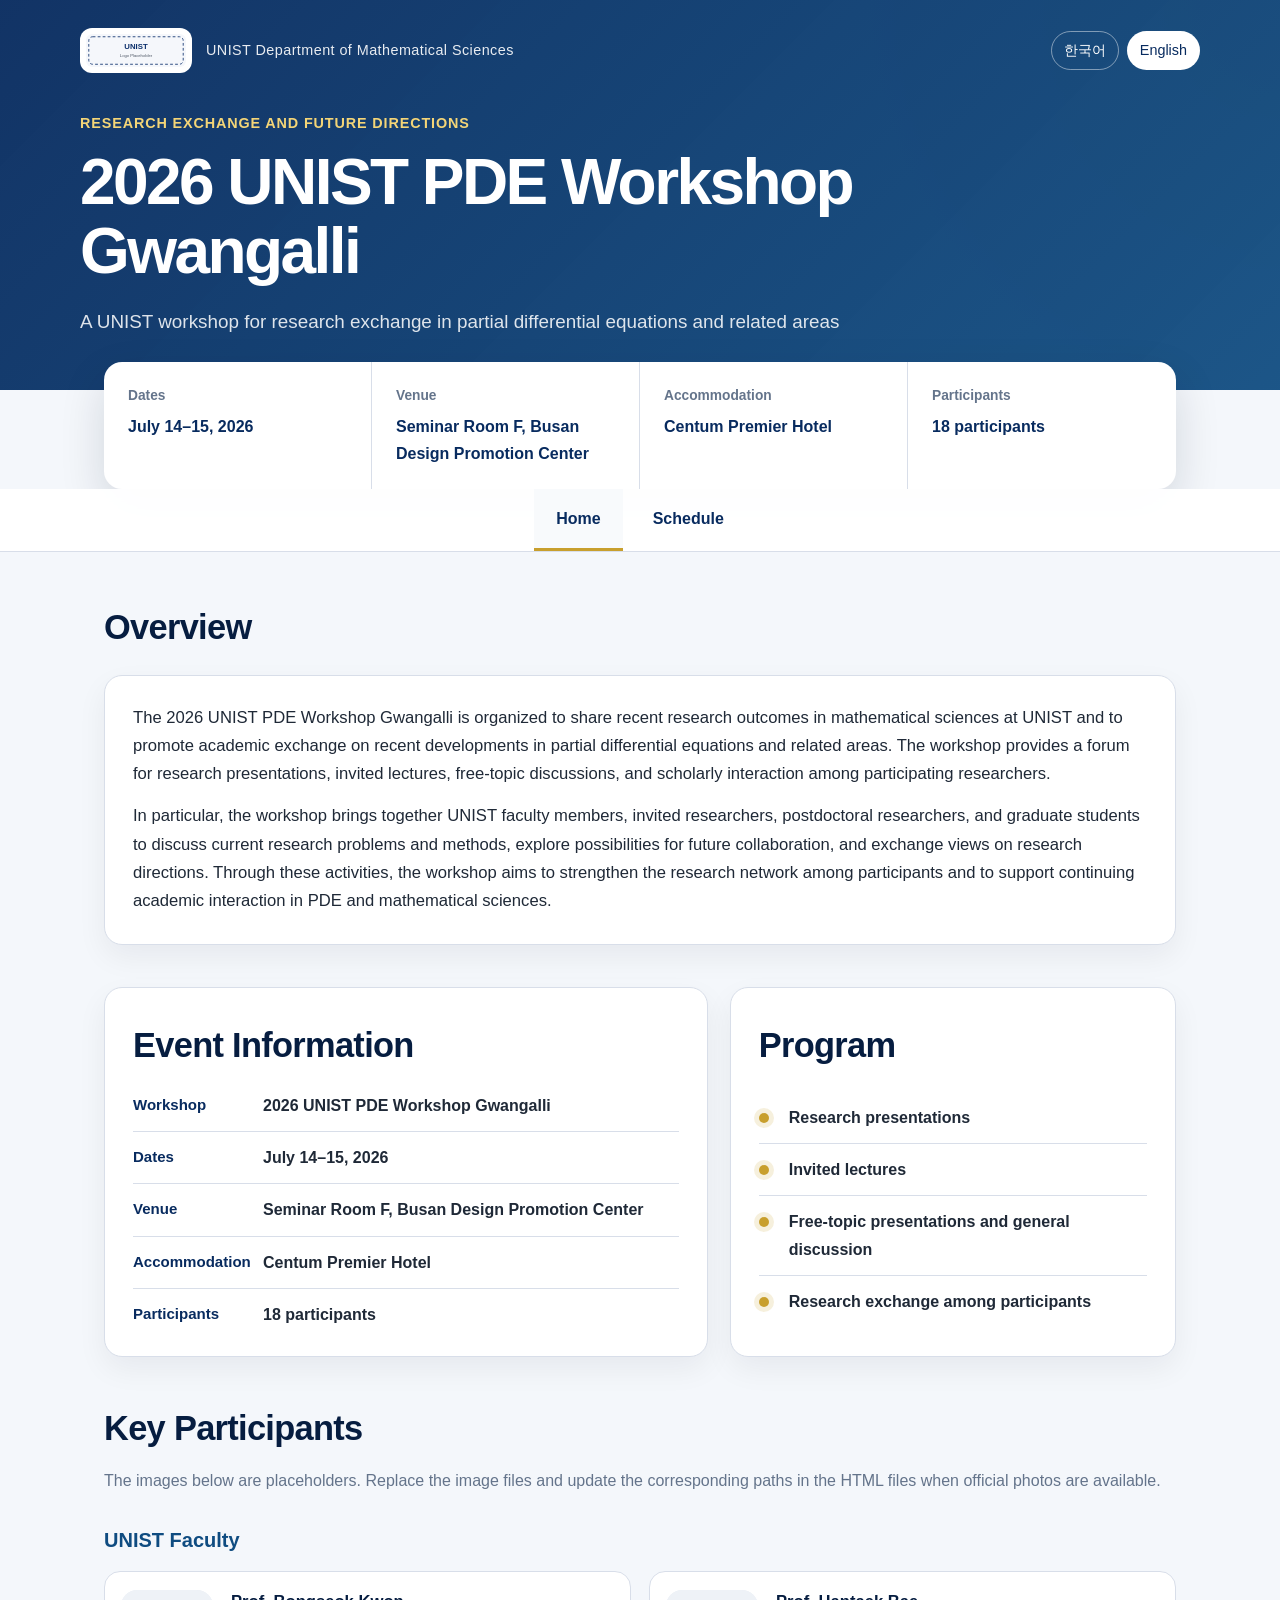
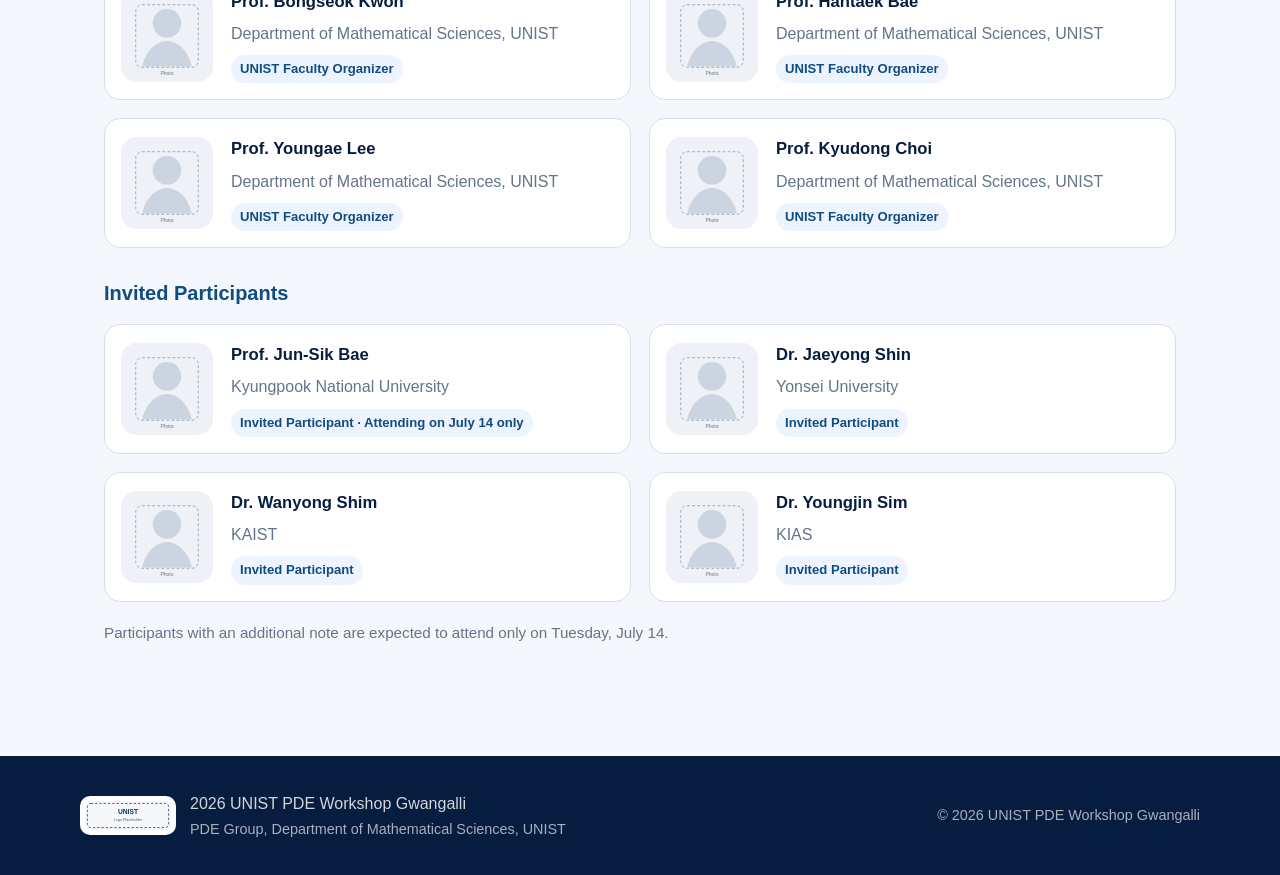
==== en/index.html @ a4aefec3 "Add files via upload" ====
<!DOCTYPE html>
<html lang="en">
<head>
  <meta charset="UTF-8">
  <meta name="viewport" content="width=device-width, initial-scale=1.0">
  <title>2026 UNIST PDE Workshop Gwangalli</title>
  <link rel="stylesheet" href="../assets/css/style.css">
</head>
<body>
<header class="site-header">
  <div class="header-inner">
    <div class="top-line">
      <div class="logo-box">
        <img src="../assets/img/unist-logo.svg" alt="UNIST logo placeholder">
        <div class="logo-caption">UNIST Department of Mathematical Sciences</div>
      </div>
      <div class="lang-switch" aria-label="Language selection">
        <a href="../index.html">한국어</a>
        <a class="active" href="index.html">English</a>
      </div>
    </div>
    <div class="hero">
      <p class="eyebrow">Research Exchange and Future Directions</p>
      <h1>2026 UNIST PDE Workshop Gwangalli</h1>
      <p class="subtitle">A UNIST workshop for research exchange in partial differential equations and related areas</p>
    </div>
  </div>
</header>

<section class="info-strip" aria-label="Workshop overview">
  <div class="info-grid">
    <div class="info-item">
      <p class="info-label">Dates</p>
      <p class="info-value">July 14–15, 2026</p>
    </div>
    <div class="info-item">
      <p class="info-label">Venue</p>
      <p class="info-value">Seminar Room F, Busan Design Promotion Center</p>
    </div>
    <div class="info-item">
      <p class="info-label">Accommodation</p>
      <p class="info-value">Centum Premier Hotel</p>
    </div>
    <div class="info-item">
      <p class="info-label">Participants</p>
      <p class="info-value">18 participants</p>
    </div>
  </div>
</section>

<nav class="site-nav" aria-label="Main navigation">
  <div class="nav-inner">
    <a class="active" href="index.html">Home</a>
    <a href="schedule.html">Schedule</a>
  </div>
</nav>

<main>
  <section class="section">
    <h2>Overview</h2>
    <div class="card">
      <p class="abstract-text">
        The 2026 UNIST PDE Workshop Gwangalli is organized to share recent research outcomes
        in mathematical sciences at UNIST and to promote academic exchange on recent developments
        in partial differential equations and related areas. The workshop provides a forum for
        research presentations, invited lectures, free-topic discussions, and scholarly interaction
        among participating researchers.
      </p>
      <p class="abstract-text">
        In particular, the workshop brings together UNIST faculty members, invited researchers,
        postdoctoral researchers, and graduate students to discuss current research problems and methods,
        explore possibilities for future collaboration, and exchange views on research directions.
        Through these activities, the workshop aims to strengthen the research network among participants
        and to support continuing academic interaction in PDE and mathematical sciences.
      </p>
    </div>
  </section>

  <section class="section two-column-section" aria-label="Event information and program">
    <article class="card">
      <h2>Event Information</h2>
      <dl class="detail-list">
        <div>
          <dt>Workshop</dt>
          <dd>2026 UNIST PDE Workshop Gwangalli</dd>
        </div>
        <div>
          <dt>Dates</dt>
          <dd>July 14–15, 2026</dd>
        </div>
        <div>
          <dt>Venue</dt>
          <dd>Seminar Room F, Busan Design Promotion Center</dd>
        </div>
        <div>
          <dt>Accommodation</dt>
          <dd>Centum Premier Hotel</dd>
        </div>
        <div>
          <dt>Participants</dt>
          <dd>18 participants</dd>
        </div>
      </dl>
    </article>

    <article class="card">
      <h2>Program</h2>
      <ul class="program-list">
        <li>Research presentations</li>
        <li>Invited lectures</li>
        <li>Free-topic presentations and general discussion</li>
        <li>Research exchange among participants</li>
      </ul>
    </article>
  </section>

  <section class="section">
    <h2>Key Participants</h2>
    <p class="section-title-note">The images below are placeholders. Replace the image files and update the corresponding paths in the HTML files when official photos are available.</p>

    <div class="participant-group">
      <h3>UNIST Faculty</h3>
      <div class="people-grid">
        <article class="person-card">
          <img src="../assets/img/person-placeholder.svg" alt="Prof. Bongseok Kwon photo placeholder">
          <div>
            <p class="person-name">Prof. Bongseok Kwon</p>
            <p class="person-affiliation">Department of Mathematical Sciences, UNIST</p>
            <p class="person-role">UNIST Faculty Organizer</p>
          </div>
        </article>
        <article class="person-card">
          <img src="../assets/img/person-placeholder.svg" alt="Prof. Hantaek Bae photo placeholder">
          <div>
            <p class="person-name">Prof. Hantaek Bae</p>
            <p class="person-affiliation">Department of Mathematical Sciences, UNIST</p>
            <p class="person-role">UNIST Faculty Organizer</p>
          </div>
        </article>
        <article class="person-card">
          <img src="../assets/img/person-placeholder.svg" alt="Prof. Youngae Lee photo placeholder">
          <div>
            <p class="person-name">Prof. Youngae Lee</p>
            <p class="person-affiliation">Department of Mathematical Sciences, UNIST</p>
            <p class="person-role">UNIST Faculty Organizer</p>
          </div>
        </article>
        <article class="person-card">
          <img src="../assets/img/person-placeholder.svg" alt="Prof. Kyudong Choi photo placeholder">
          <div>
            <p class="person-name">Prof. Kyudong Choi</p>
            <p class="person-affiliation">Department of Mathematical Sciences, UNIST</p>
            <p class="person-role">UNIST Faculty Organizer</p>
          </div>
        </article>
      </div>
    </div>

    <div class="participant-group">
      <h3>Invited Participants</h3>
      <div class="people-grid">
        <article class="person-card">
          <img src="../assets/img/person-placeholder.svg" alt="Prof. Jun-Sik Bae photo placeholder">
          <div>
            <p class="person-name">Prof. Jun-Sik Bae</p>
            <p class="person-affiliation">Kyungpook National University</p>
            <p class="person-role">Invited Participant · Attending on July 14 only</p>
          </div>
        </article>
        <article class="person-card">
          <img src="../assets/img/person-placeholder.svg" alt="Dr. Jaeyong Shin photo placeholder">
          <div>
            <p class="person-name">Dr. Jaeyong Shin</p>
            <p class="person-affiliation">Yonsei University</p>
            <p class="person-role">Invited Participant</p>
          </div>
        </article>
        <article class="person-card">
          <img src="../assets/img/person-placeholder.svg" alt="Dr. Wanyong Shim photo placeholder">
          <div>
            <p class="person-name">Dr. Wanyong Shim</p>
            <p class="person-affiliation">KAIST</p>
            <p class="person-role">Invited Participant</p>
          </div>
        </article>
        <article class="person-card">
          <img src="../assets/img/person-placeholder.svg" alt="Dr. Youngjin Sim photo placeholder">
          <div>
            <p class="person-name">Dr. Youngjin Sim</p>
            <p class="person-affiliation">KIAS</p>
            <p class="person-role">Invited Participant</p>
          </div>
        </article>
      </div>
      <p class="note">Participants with an additional note are expected to attend only on Tuesday, July 14.</p>
    </div>
  </section>
</main>

<footer class="site-footer">
  <div class="footer-inner">
    <div class="footer-logo">
      <img src="../assets/img/unist-logo.svg" alt="UNIST logo placeholder">
      <div>
        <p>2026 UNIST PDE Workshop Gwangalli</p>
        <p class="small">PDE Group, Department of Mathematical Sciences, UNIST</p>
      </div>
    </div>
    <p class="small">© 2026 UNIST PDE Workshop Gwangalli</p>
  </div>
</footer>
</body>
</html>
---- assets/css/style.css ----
:root{--navy:#082b5f;--navy-dark:#061d40;--blue:#0f4c81;--gold:#c89f2d;--ink:#1f2937;--muted:#64748b;--line:#d8dee9;--bg:#f4f7fb;--card:#fff;--soft:#eef4ff}
*{box-sizing:border-box}html{scroll-behavior:smooth}body{margin:0;font-family:"Noto Sans KR","Apple SD Gothic Neo","Malgun Gothic","Segoe UI",Arial,sans-serif;color:var(--ink);background:var(--bg);line-height:1.7}a{color:inherit}
.site-header{background:linear-gradient(135deg,rgba(8,43,95,.96),rgba(15,76,129,.94)),radial-gradient(circle at top right,rgba(200,159,45,.28),transparent 32%);color:#fff;padding:28px 24px 52px}.header-inner{max-width:1120px;margin:0 auto}.top-line{display:flex;align-items:center;justify-content:space-between;gap:18px;margin-bottom:38px}.logo-box{display:flex;align-items:center;gap:14px}.logo-box img{width:112px;height:auto;background:#fff;border-radius:12px;padding:6px}.logo-caption{font-size:.9rem;letter-spacing:.03em;opacity:.9}.lang-switch{display:flex;gap:8px;flex-wrap:wrap}.lang-switch a{border:1px solid rgba(255,255,255,.45);border-radius:999px;padding:6px 12px;text-decoration:none;font-size:.9rem}.lang-switch a.active,.lang-switch a:hover{background:#fff;color:var(--navy)}
.hero{max-width:860px}.eyebrow{margin:0 0 12px;color:#f4d577;font-weight:700;letter-spacing:.06em;text-transform:uppercase;font-size:.9rem}.hero h1{margin:0;font-size:clamp(2.2rem,5vw,4.6rem);line-height:1.08;letter-spacing:-.04em}.hero .subtitle{margin:20px 0 0;font-size:1.18rem;color:rgba(255,255,255,.86)}
.info-strip{max-width:1120px;margin:-28px auto 0;padding:0 24px}.info-grid{display:grid;grid-template-columns:repeat(4,minmax(0,1fr));background:var(--card);border-radius:18px;box-shadow:0 18px 45px rgba(15,23,42,.14);overflow:hidden}.info-item{padding:22px 24px;border-right:1px solid var(--line)}.info-item:last-child{border-right:0}.info-label{margin:0 0 5px;color:var(--muted);font-size:.86rem;font-weight:700}.info-value{margin:0;font-weight:700;color:var(--navy)}
.site-nav{position:sticky;top:0;z-index:20;background:rgba(255,255,255,.96);border-bottom:1px solid var(--line);backdrop-filter:blur(8px)}.nav-inner{max-width:1120px;margin:0 auto;padding:0 24px;display:flex;justify-content:center;gap:8px}.nav-inner a{display:block;padding:16px 22px;text-decoration:none;font-weight:800;color:var(--navy);border-bottom:3px solid transparent}.nav-inner a.active,.nav-inner a:hover{border-bottom-color:var(--gold);background:#f8fafc}
main{max-width:1120px;margin:0 auto;padding:46px 24px 68px}.section{margin-bottom:42px}.section h2{margin:0 0 18px;color:var(--navy-dark);font-size:clamp(1.6rem,3vw,2.15rem);letter-spacing:-.02em}.section-title-note{color:var(--muted);margin-top:-8px;margin-bottom:22px}.card{background:var(--card);border:1px solid var(--line);border-radius:18px;padding:28px;box-shadow:0 12px 30px rgba(15,23,42,.06)}.abstract-text{font-size:1.04rem;margin:0}.abstract-text+.abstract-text{margin-top:14px}

.two-column-section{display:grid;grid-template-columns:1.15fr .85fr;gap:22px;align-items:stretch}.two-column-section .card{height:100%}.detail-list{margin:0}.detail-list div{display:grid;grid-template-columns:116px 1fr;gap:14px;padding:12px 0;border-bottom:1px solid var(--line)}.detail-list div:first-child{padding-top:0}.detail-list div:last-child{border-bottom:0;padding-bottom:0}.detail-list dt{font-weight:900;color:var(--navy);font-size:.94rem}.detail-list dd{margin:0;color:var(--ink);font-weight:650}.program-list{margin:0;padding:0;list-style:none}.program-list li{position:relative;padding:12px 0 12px 30px;border-bottom:1px solid var(--line);font-weight:700}.program-list li:last-child{border-bottom:0}.program-list li::before{content:"";position:absolute;left:0;top:21px;width:10px;height:10px;border-radius:999px;background:var(--gold);box-shadow:0 0 0 5px rgba(200,159,45,.16)}

.participant-group{margin-top:28px}.participant-group h3{margin:0 0 14px;color:var(--blue);font-size:1.25rem}.people-grid{display:grid;grid-template-columns:repeat(2,minmax(0,1fr));gap:18px}.person-card{display:grid;grid-template-columns:92px 1fr;gap:18px;align-items:center;background:var(--card);border:1px solid var(--line);border-radius:16px;padding:16px}.person-card img{width:92px;height:92px;object-fit:cover;border-radius:16px;background:#eef2f7}.person-name{margin:0;font-weight:800;color:var(--navy-dark);font-size:1.04rem}.person-affiliation{margin:4px 0 0;color:var(--muted)}.person-role{margin:8px 0 0;display:inline-block;font-size:.82rem;font-weight:800;color:var(--blue);background:var(--soft);padding:3px 9px;border-radius:999px}.note{color:var(--muted);font-size:.95rem;margin-top:18px}
.schedule-note{margin-bottom:18px;color:var(--muted)}.schedule-day{margin-bottom:32px}.schedule-day h2{margin-bottom:12px}.table-wrap{overflow-x:auto;background:var(--card);border:1px solid var(--line);border-radius:18px;box-shadow:0 12px 30px rgba(15,23,42,.06)}.schedule-table{width:100%;border-collapse:collapse;min-width:760px}.schedule-table th,.schedule-table td{padding:14px 16px;border-bottom:1px solid var(--line);text-align:left;vertical-align:top}.schedule-table th{background:var(--navy);color:#fff;font-weight:800}.schedule-table tr:last-child td{border-bottom:0}.schedule-table td.time{white-space:nowrap;font-weight:800;color:var(--navy)}.schedule-table td.date{white-space:nowrap;font-weight:800;color:var(--navy-dark);background:#f8fafc}.placeholder-text{color:var(--muted);font-style:italic}
.site-footer{background:var(--navy-dark);color:rgba(255,255,255,.82);padding:34px 24px}.footer-inner{max-width:1120px;margin:0 auto;display:flex;gap:22px;align-items:center;justify-content:space-between;flex-wrap:wrap}.footer-logo{display:flex;align-items:center;gap:14px}.footer-logo img{width:96px;background:#fff;border-radius:10px;padding:5px}.footer-inner p{margin:0}.small{font-size:.9rem;color:rgba(255,255,255,.65)}
@media(max-width:820px){.info-grid{grid-template-columns:repeat(2,minmax(0,1fr))}.info-item:nth-child(2){border-right:0}.info-item:nth-child(-n+2){border-bottom:1px solid var(--line)}.two-column-section{grid-template-columns:1fr}.people-grid{grid-template-columns:1fr}.top-line{align-items:flex-start;flex-direction:column}.nav-inner{justify-content:flex-start;overflow-x:auto}}
@media(max-width:560px){.site-header{padding:22px 18px 46px}.info-strip,main{padding-left:18px;padding-right:18px}.info-grid{grid-template-columns:1fr}.info-item{border-right:0;border-bottom:1px solid var(--line)}.info-item:last-child{border-bottom:0}.detail-list div{grid-template-columns:1fr;gap:2px}.person-card{grid-template-columns:76px 1fr}.person-card img{width:76px;height:76px}}
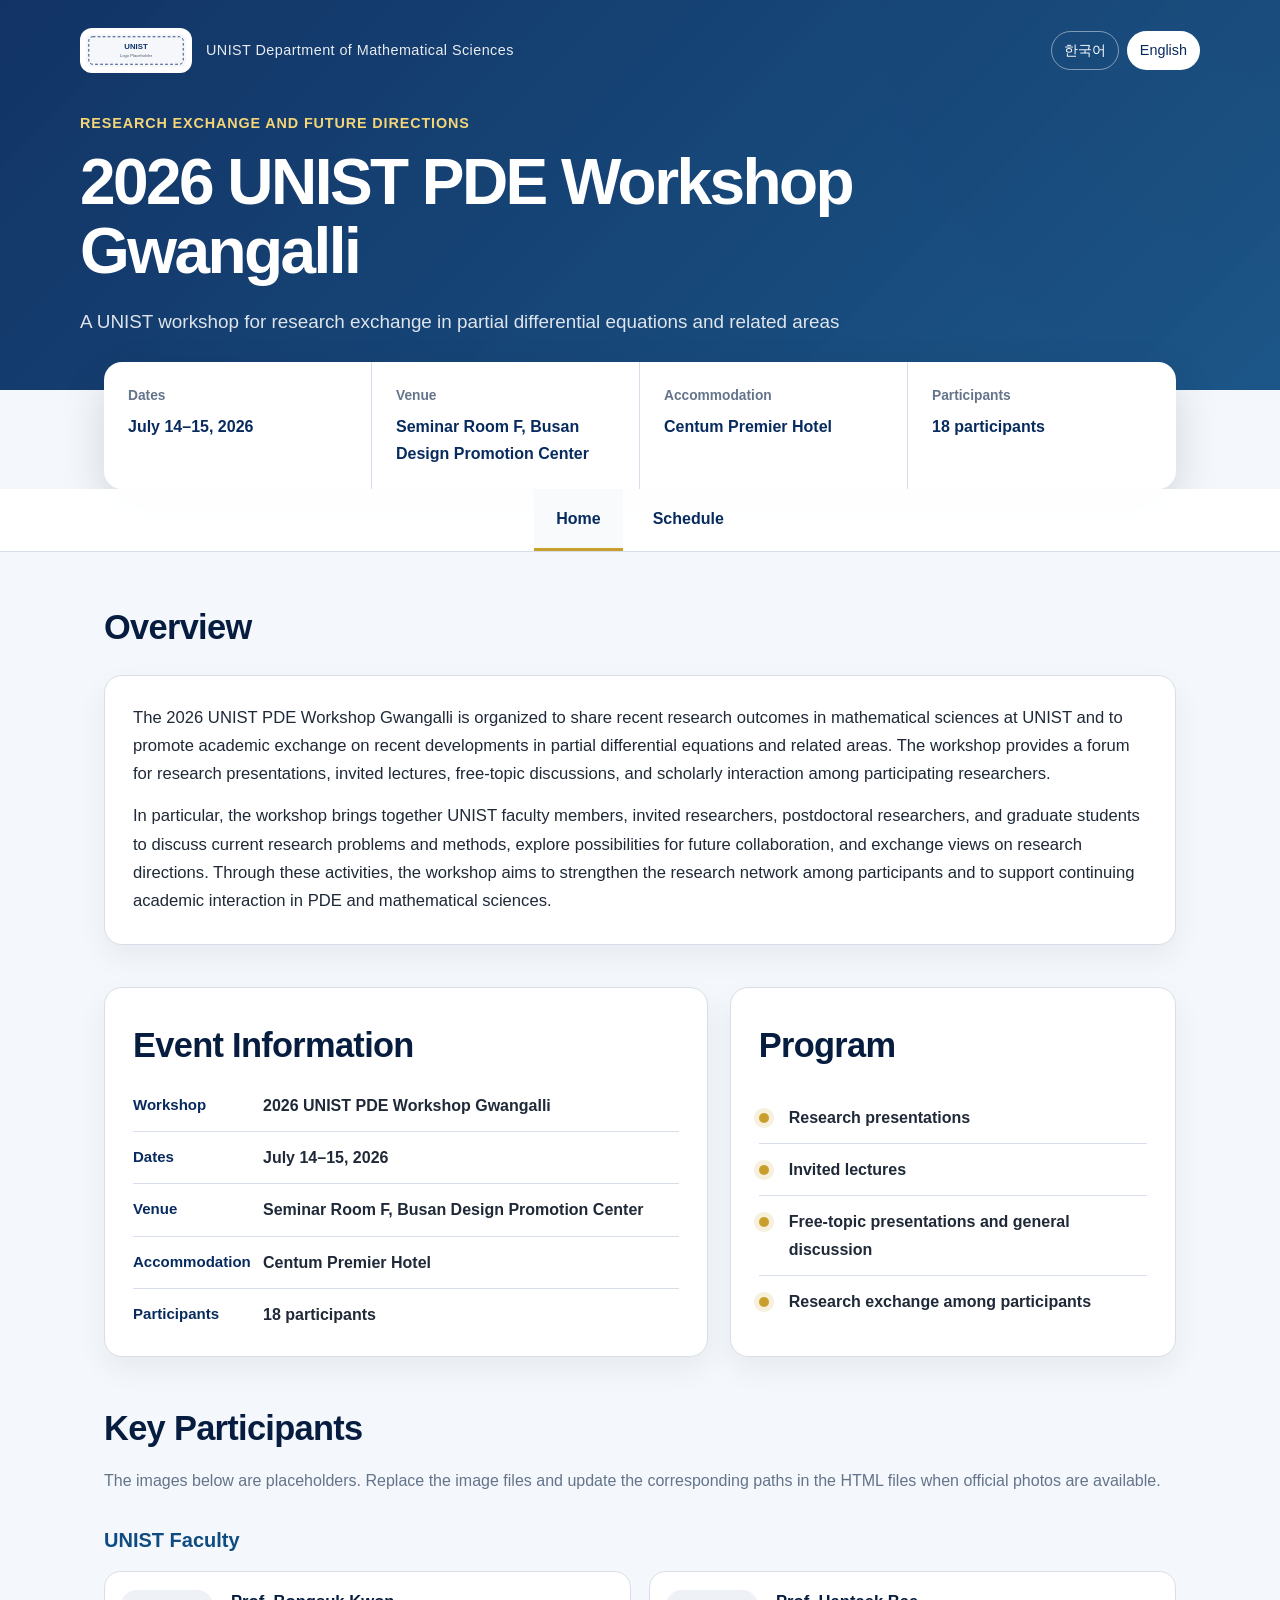
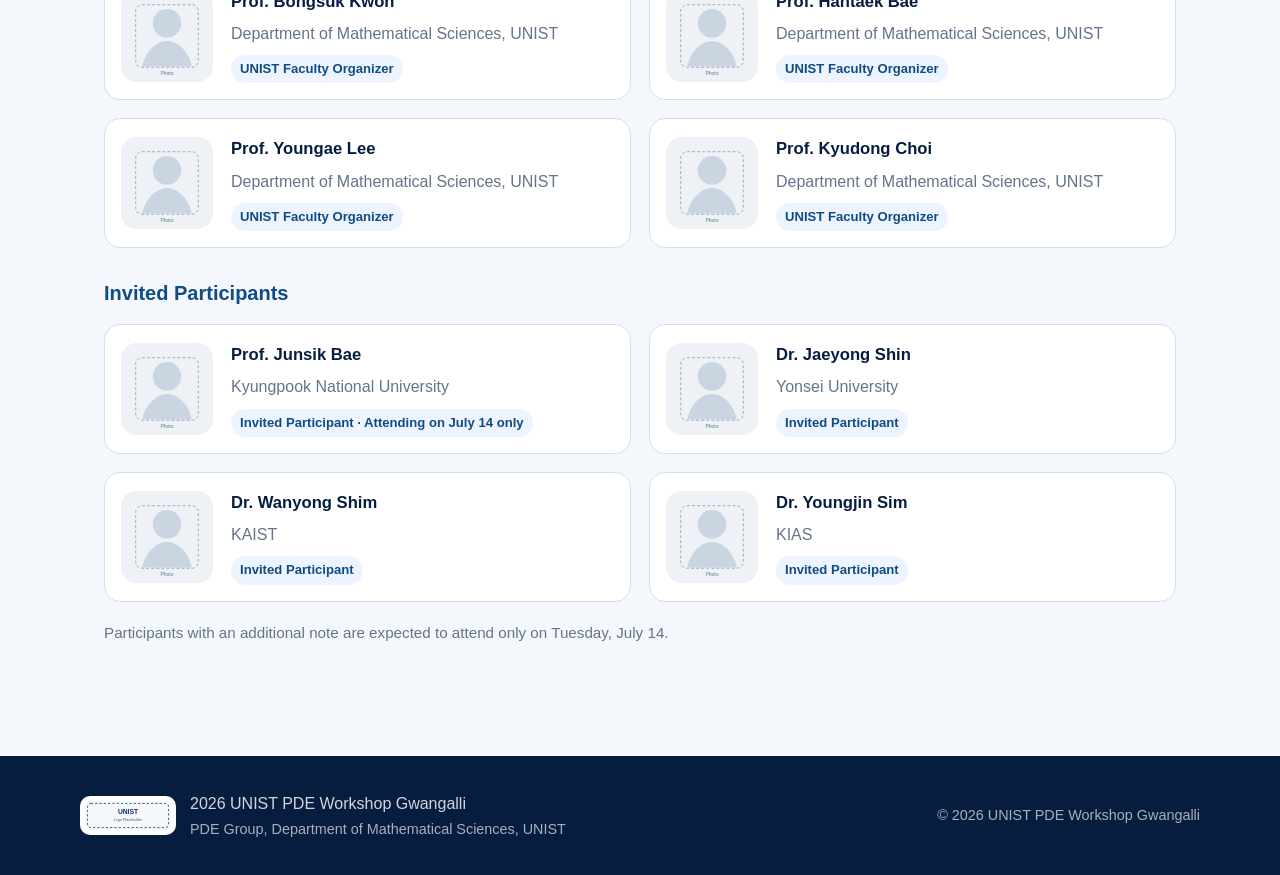
==== commit 08a6082c: "Update index.html" ====
--- a/en/index.html
+++ b/en/index.html
@@ -124,7 +124,7 @@
         <article class="person-card">
           <img src="../assets/img/person-placeholder.svg" alt="Prof. Bongseok Kwon photo placeholder">
           <div>
-            <p class="person-name">Prof. Bongseok Kwon</p>
+            <p class="person-name">Prof. Bongsuk Kwon</p>
             <p class="person-affiliation">Department of Mathematical Sciences, UNIST</p>
             <p class="person-role">UNIST Faculty Organizer</p>
           </div>
@@ -162,7 +162,7 @@
         <article class="person-card">
           <img src="../assets/img/person-placeholder.svg" alt="Prof. Jun-Sik Bae photo placeholder">
           <div>
-            <p class="person-name">Prof. Jun-Sik Bae</p>
+            <p class="person-name">Prof. Junsik Bae</p>
             <p class="person-affiliation">Kyungpook National University</p>
             <p class="person-role">Invited Participant · Attending on July 14 only</p>
           </div>
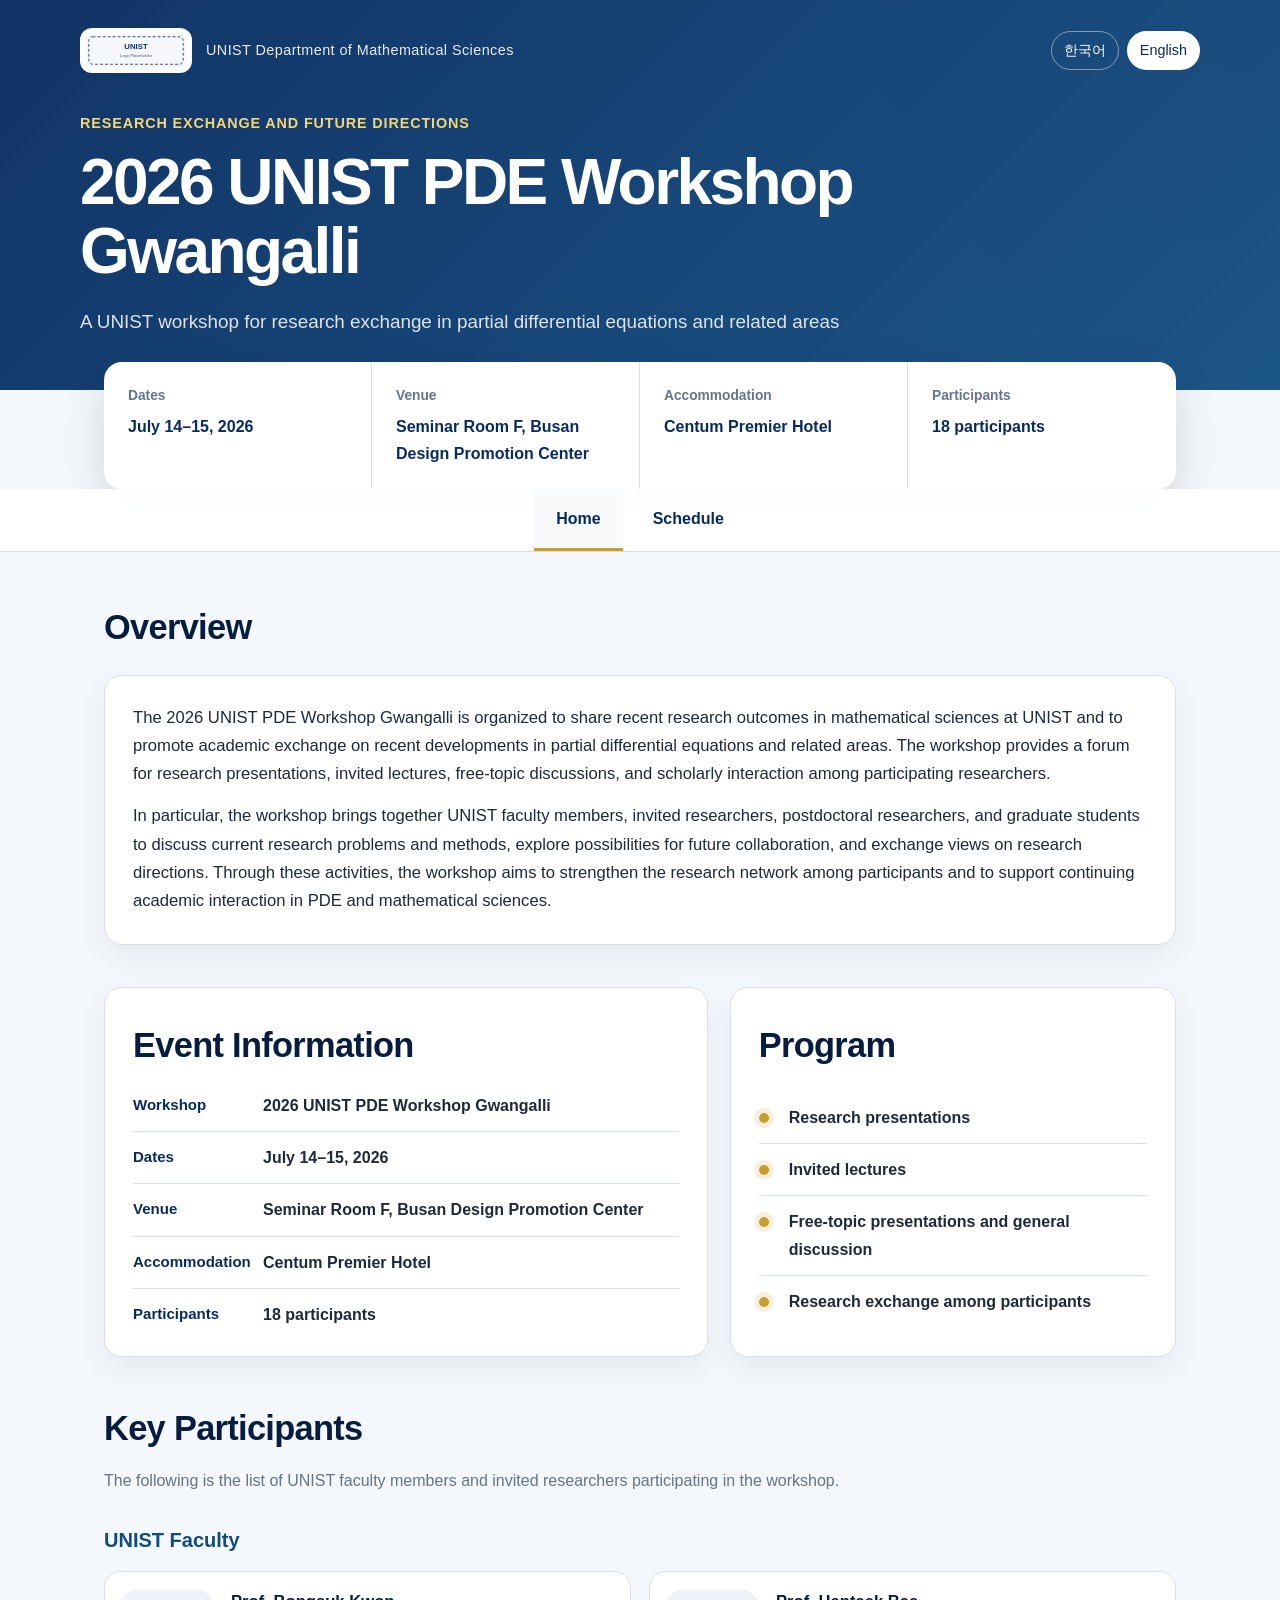
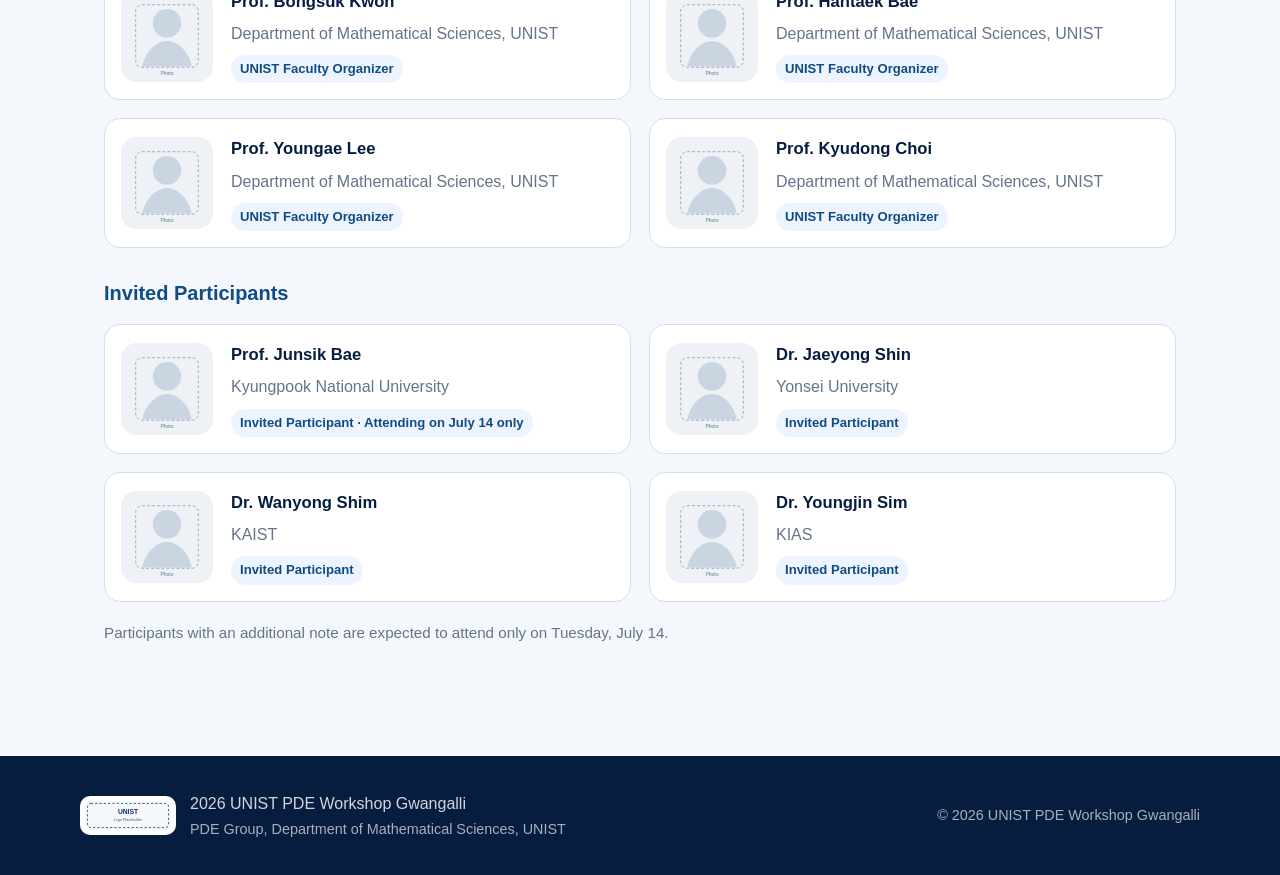
==== commit 6fdce426: "Update note about participant images in index.html" ====
--- a/en/index.html
+++ b/en/index.html
@@ -116,7 +116,7 @@
 
   <section class="section">
     <h2>Key Participants</h2>
-    <p class="section-title-note">The images below are placeholders. Replace the image files and update the corresponding paths in the HTML files when official photos are available.</p>
+    <p class="section-title-note">The following is the list of UNIST faculty members and invited researchers participating in the workshop.</p>
 
     <div class="participant-group">
       <h3>UNIST Faculty</h3>
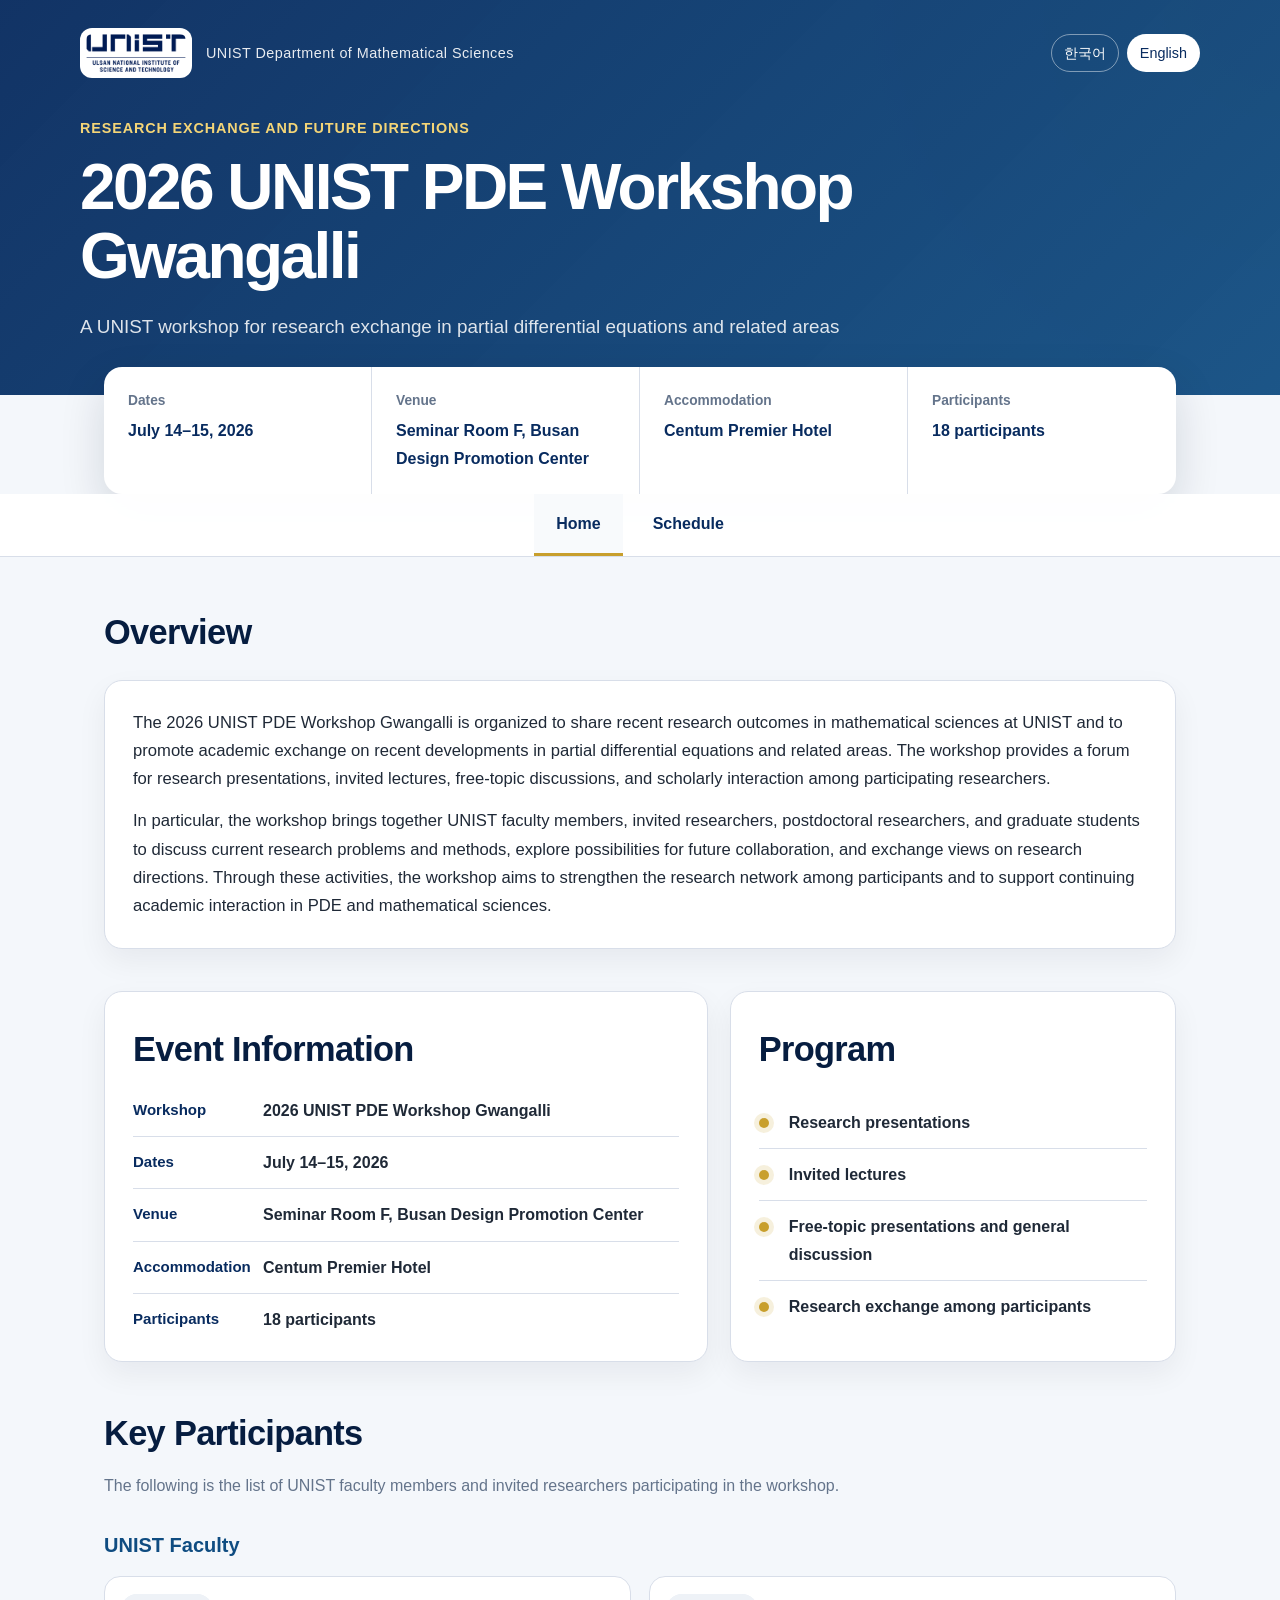
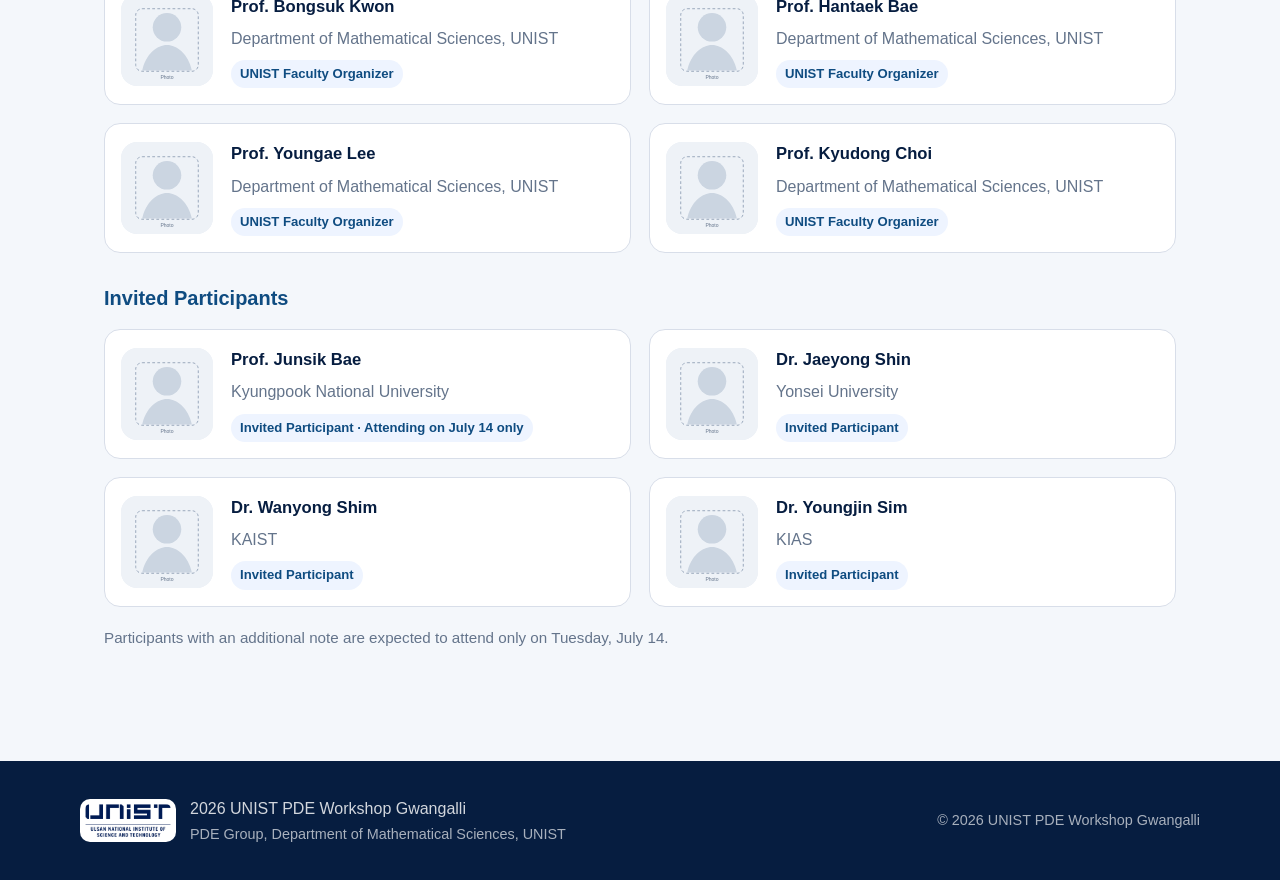
==== commit 4cbb763d: "Replace logo image source in index.html" ====
--- a/en/index.html
+++ b/en/index.html
@@ -11,7 +11,7 @@
   <div class="header-inner">
     <div class="top-line">
       <div class="logo-box">
-        <img src="../assets/img/unist-logo.svg" alt="UNIST logo placeholder">
+        <img src="../assets/img/UI-watermark-logo-type.png" alt="UNIST logo placeholder">
         <div class="logo-caption">UNIST Department of Mathematical Sciences</div>
       </div>
       <div class="lang-switch" aria-label="Language selection">
@@ -200,7 +200,7 @@
 <footer class="site-footer">
   <div class="footer-inner">
     <div class="footer-logo">
-      <img src="../assets/img/unist-logo.svg" alt="UNIST logo placeholder">
+      <img src="../assets/img/UI-watermark-logo-type.png" alt="UNIST logo placeholder">
       <div>
         <p>2026 UNIST PDE Workshop Gwangalli</p>
         <p class="small">PDE Group, Department of Mathematical Sciences, UNIST</p>
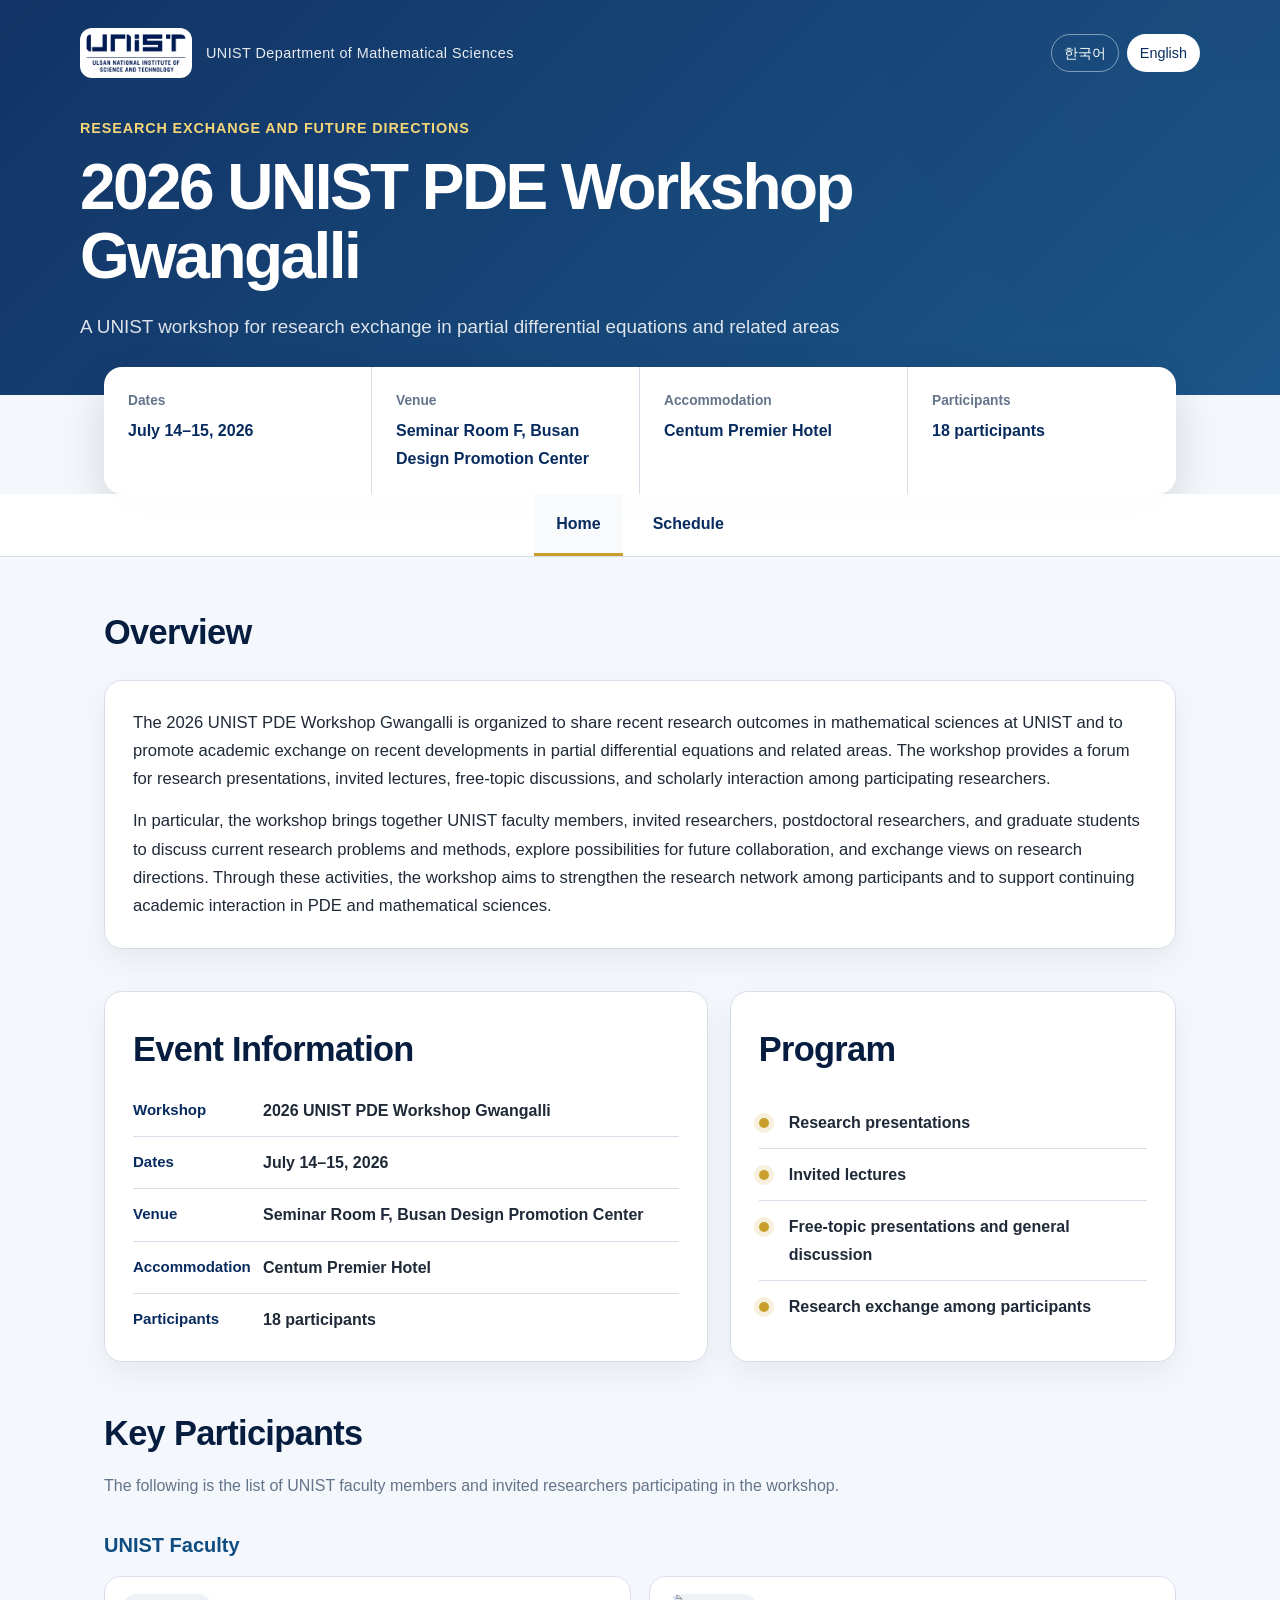
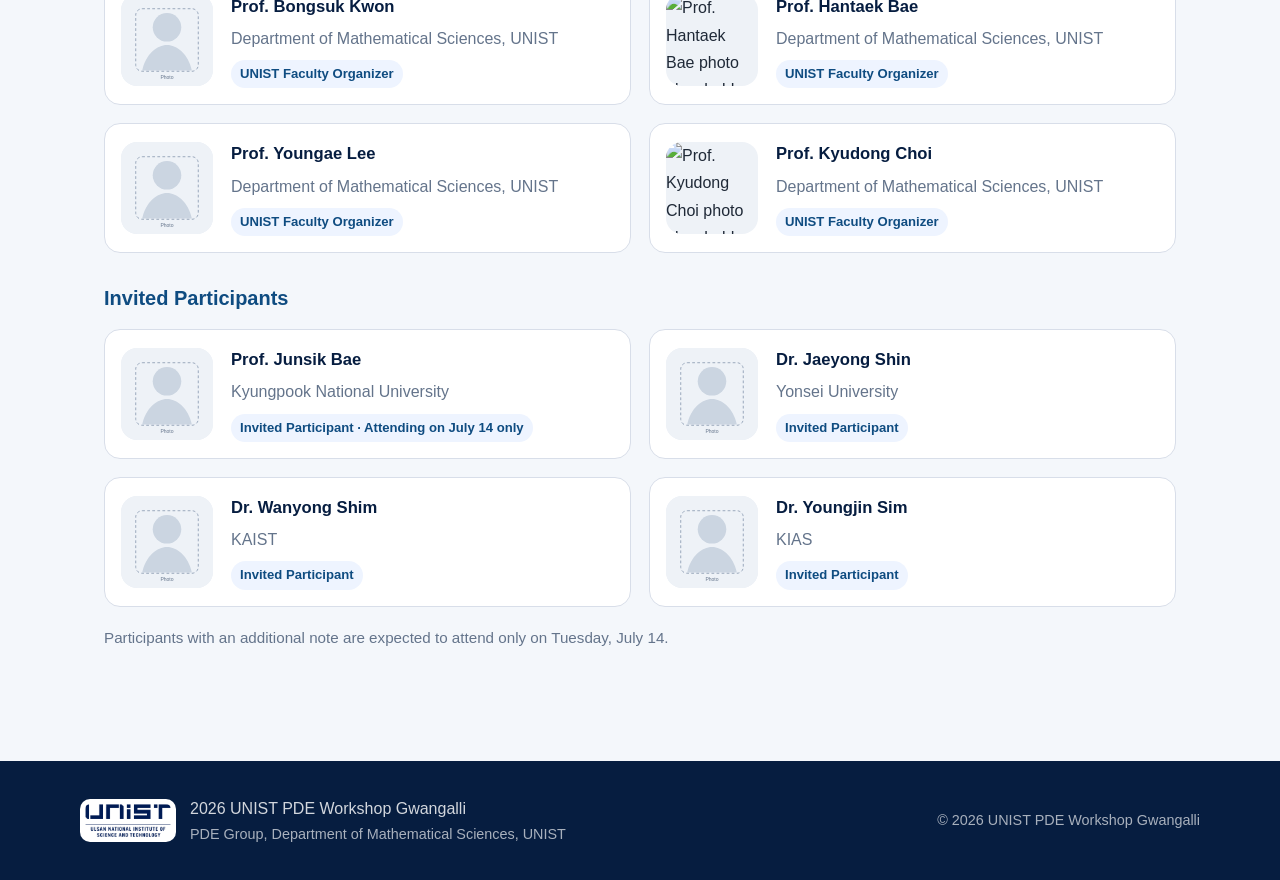
==== commit ffb63d0d: "Update index.html" ====
--- a/en/index.html
+++ b/en/index.html
@@ -130,7 +130,7 @@
           </div>
         </article>
         <article class="person-card">
-          <img src="../assets/img/person-placeholder.svg" alt="Prof. Hantaek Bae photo placeholder">
+          <img src="../assets/img/baehantaek-placeholder.svg" alt="Prof. Hantaek Bae photo placeholder">
           <div>
             <p class="person-name">Prof. Hantaek Bae</p>
             <p class="person-affiliation">Department of Mathematical Sciences, UNIST</p>
@@ -146,7 +146,7 @@
           </div>
         </article>
         <article class="person-card">
-          <img src="../assets/img/person-placeholder.svg" alt="Prof. Kyudong Choi photo placeholder">
+          <img src="../assets/img/choikyudong-placeholder.svg" alt="Prof. Kyudong Choi photo placeholder">
           <div>
             <p class="person-name">Prof. Kyudong Choi</p>
             <p class="person-affiliation">Department of Mathematical Sciences, UNIST</p>
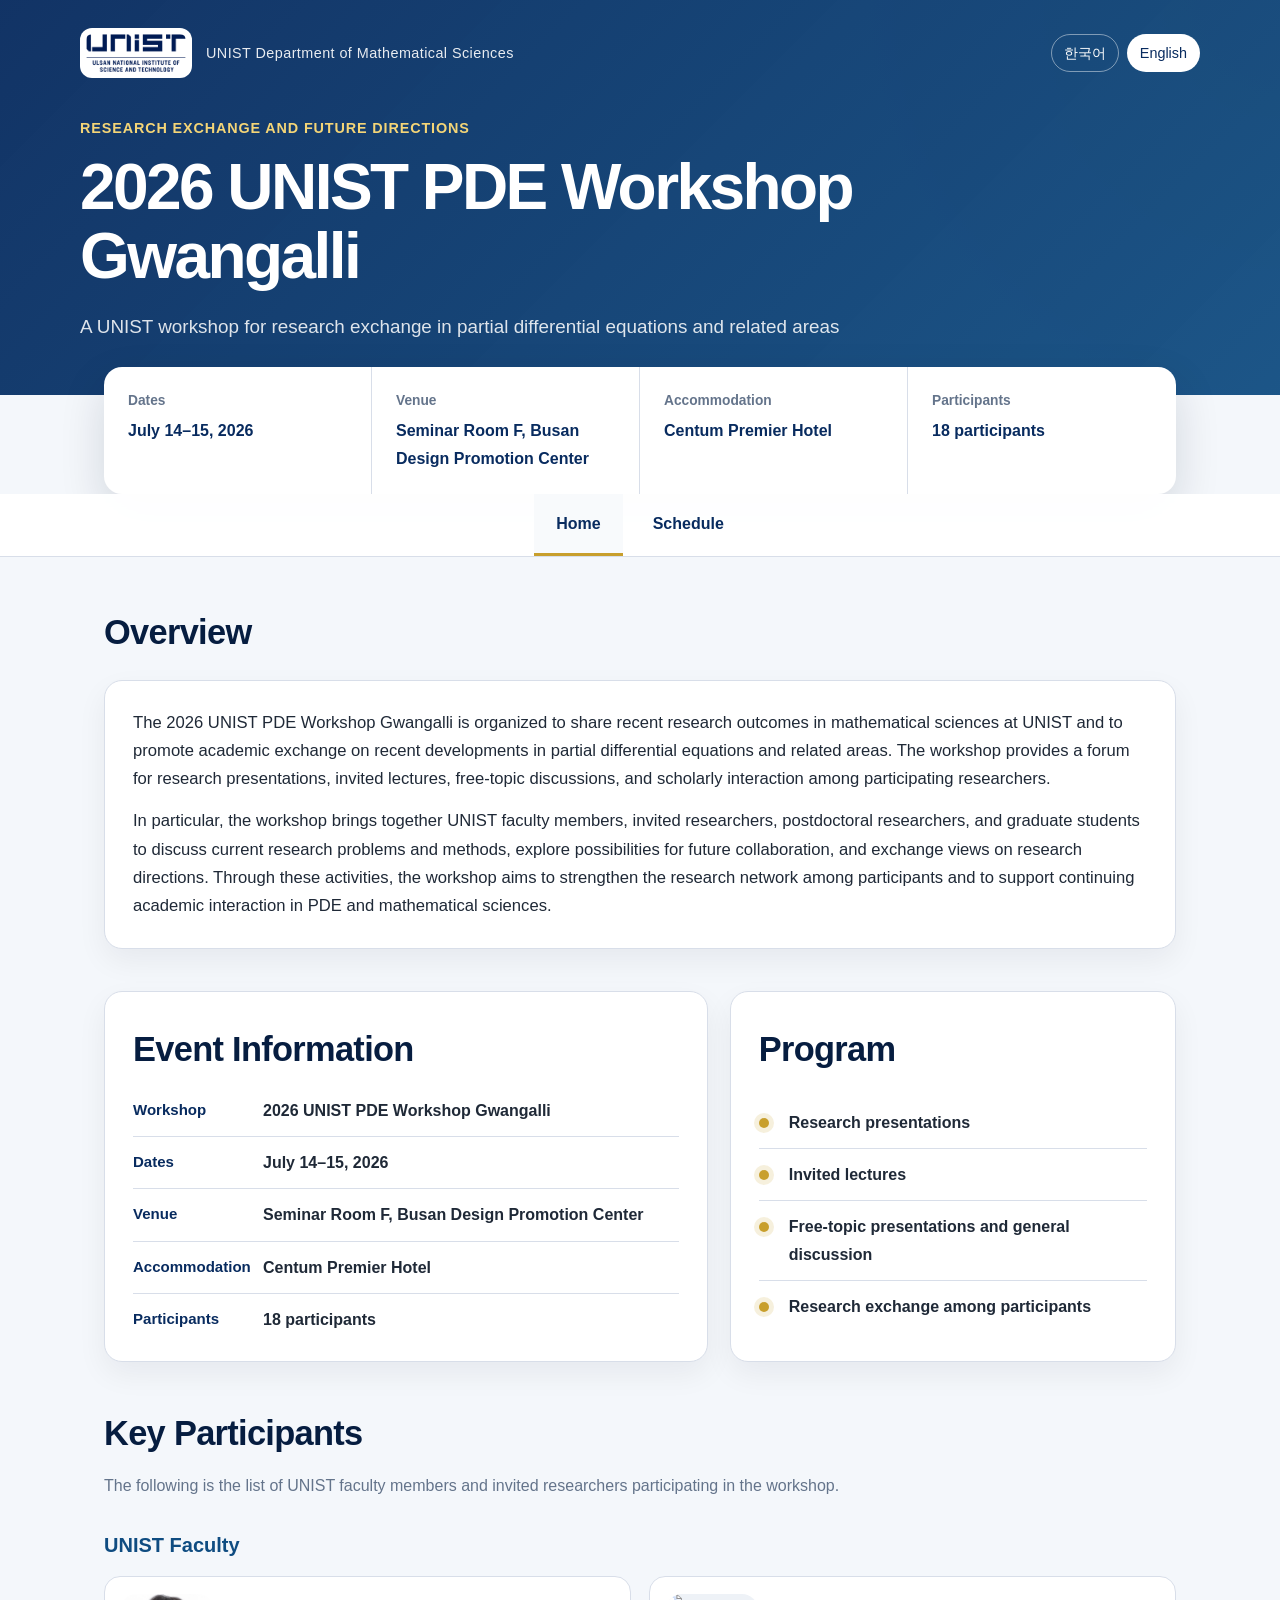
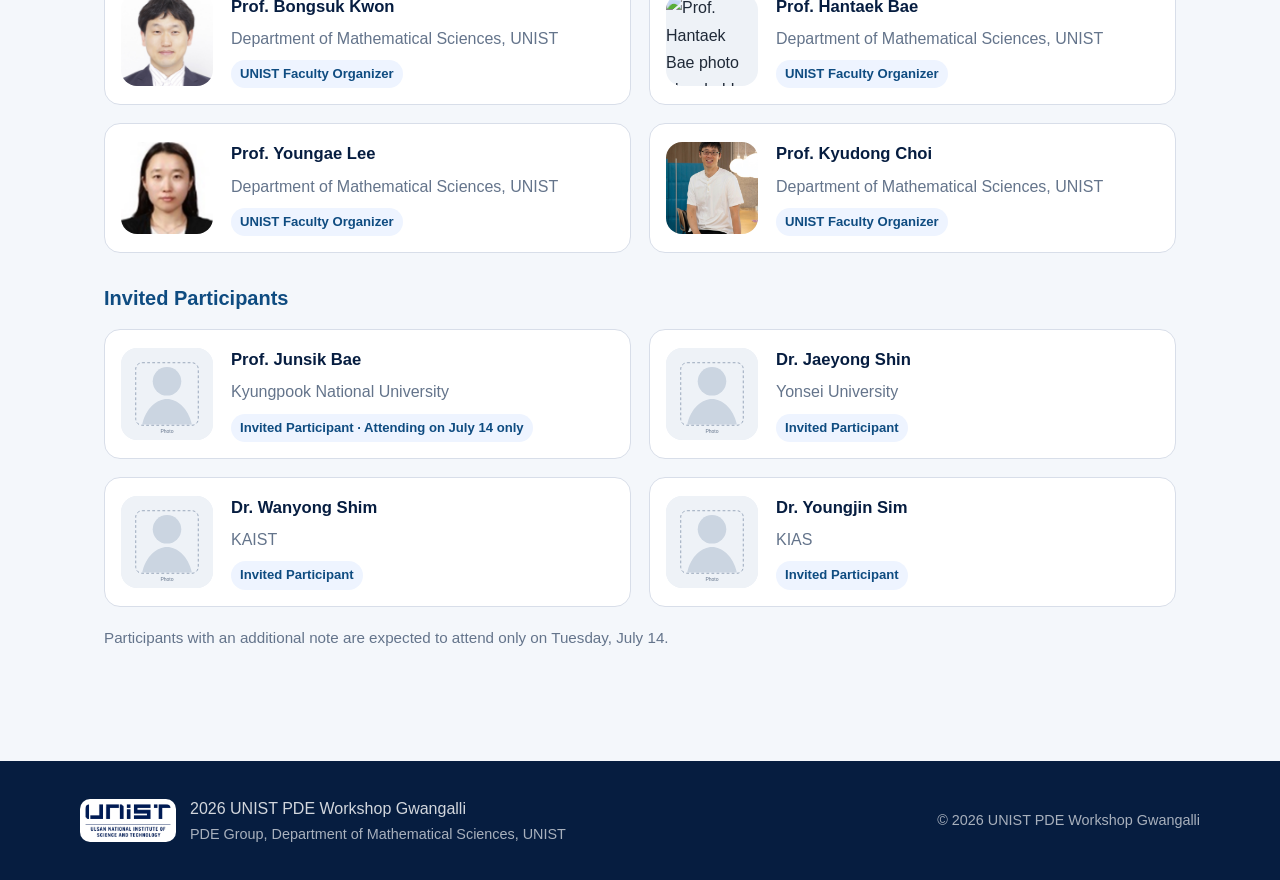
==== commit 59f44571: "Update index.html" ====
--- a/en/index.html
+++ b/en/index.html
@@ -122,7 +122,7 @@
       <h3>UNIST Faculty</h3>
       <div class="people-grid">
         <article class="person-card">
-          <img src="../assets/img/person-placeholder.svg" alt="Prof. Bongseok Kwon photo placeholder">
+          <img src="../assets/img/kwonbongsuk-placeholder.png" alt="Prof. Bongseok Kwon photo placeholder">
           <div>
             <p class="person-name">Prof. Bongsuk Kwon</p>
             <p class="person-affiliation">Department of Mathematical Sciences, UNIST</p>
@@ -130,7 +130,7 @@
           </div>
         </article>
         <article class="person-card">
-          <img src="../assets/img/baehantaek-placeholder.svg" alt="Prof. Hantaek Bae photo placeholder">
+          <img src="../assets/img/baehantaek-placeholder.png" alt="Prof. Hantaek Bae photo placeholder">
           <div>
             <p class="person-name">Prof. Hantaek Bae</p>
             <p class="person-affiliation">Department of Mathematical Sciences, UNIST</p>
@@ -138,7 +138,7 @@
           </div>
         </article>
         <article class="person-card">
-          <img src="../assets/img/person-placeholder.svg" alt="Prof. Youngae Lee photo placeholder">
+          <img src="../assets/img/youngaelee-placeholder.png" alt="Prof. Youngae Lee photo placeholder">
           <div>
             <p class="person-name">Prof. Youngae Lee</p>
             <p class="person-affiliation">Department of Mathematical Sciences, UNIST</p>
@@ -146,7 +146,7 @@
           </div>
         </article>
         <article class="person-card">
-          <img src="../assets/img/choikyudong-placeholder.svg" alt="Prof. Kyudong Choi photo placeholder">
+          <img src="../assets/img/choikyudong-placeholder.png" alt="Prof. Kyudong Choi photo placeholder">
           <div>
             <p class="person-name">Prof. Kyudong Choi</p>
             <p class="person-affiliation">Department of Mathematical Sciences, UNIST</p>
